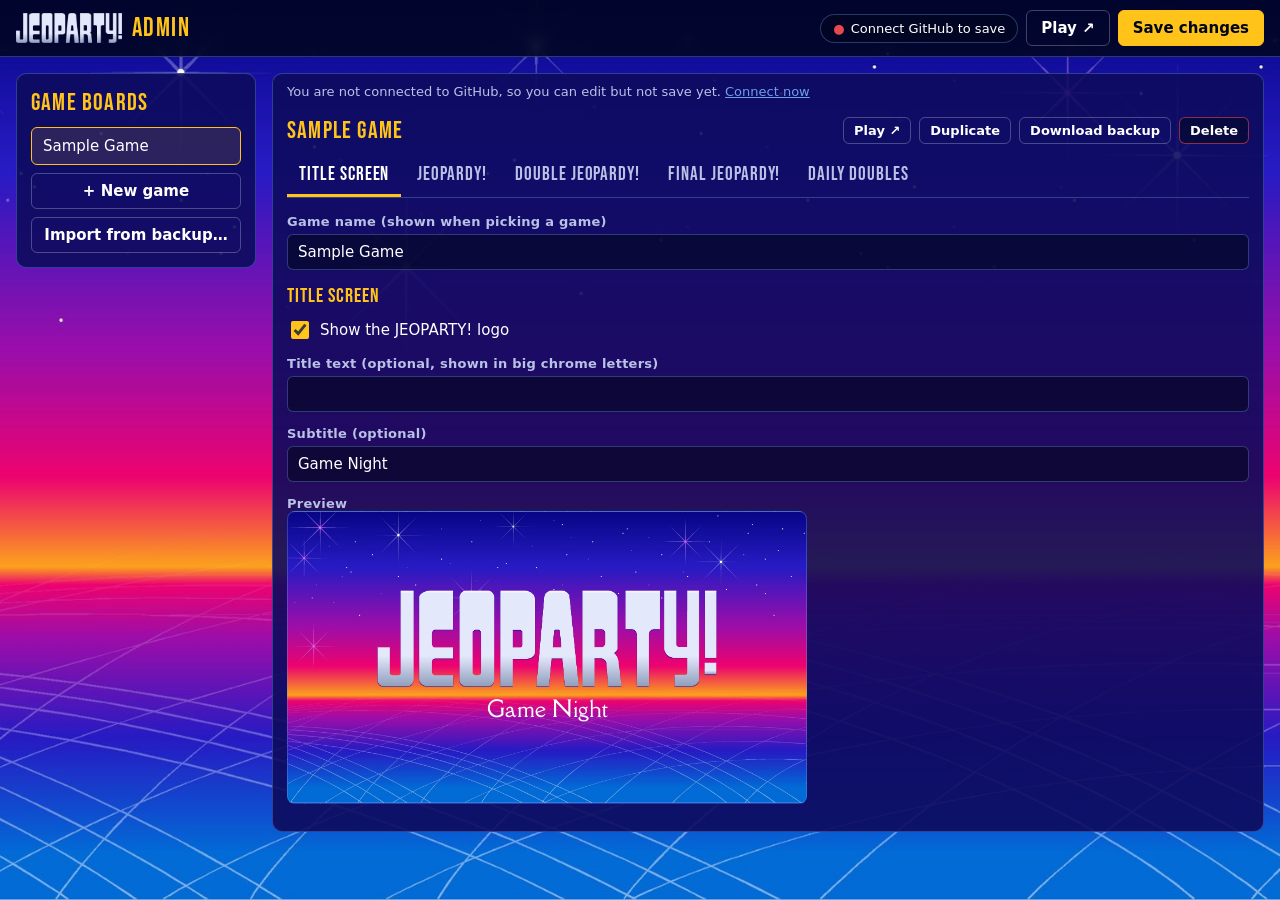
==== admin.html @ a851db11 "Build online Jeoparty game with admin panel Game board, clue/answer flow, team scoring, Daily Double" ====
<!doctype html>
<html lang="en">
<head>
  <meta charset="utf-8">
  <meta name="viewport" content="width=device-width, initial-scale=1">
  <meta name="robots" content="noindex">
  <title>Jeoparty! Admin</title>
  <link rel="icon" href="assets/favicon.png">
  <link rel="preconnect" href="https://fonts.googleapis.com">
  <link rel="preconnect" href="https://fonts.gstatic.com" crossorigin>
  <link href="https://fonts.googleapis.com/css2?family=Bebas+Neue&family=Della+Respira&display=swap" rel="stylesheet">
  <link rel="stylesheet" href="css/admin.css">
</head>
<body>
  <header class="top">
    <a class="brand" href="index.html" title="Back to the game"><img src="assets/logo.png" alt="Jeoparty!"><span>Admin</span></a>
    <div class="topRight">
      <button id="connBtn" class="chip"></button>
      <a class="btn ghost" href="index.html" target="_blank" rel="noopener">Play ↗</a>
      <button id="saveBtn" class="btn gold">Save changes</button>
    </div>
  </header>
  <div id="status" class="status" hidden></div>
  <main class="layout">
    <aside class="side">
      <h2>Game boards</h2>
      <div id="gameList" class="gameList"></div>
      <button id="newGameBtn" class="btn ghost full">+ New game</button>
      <label class="btn ghost full fileBtn">Import from backup…<input id="importInput" type="file" accept="application/json,.json" hidden></label>
    </aside>
    <section id="editor" class="editor"></section>
  </main>
  <div id="modalRoot"></div>
  <script src="js/common.js"></script>
  <script src="js/admin.js"></script>
</body>
</html>
---- css/admin.css ----
:root {
  --navy: #080687;
  --blue: #271bc3;
  --ink: #000619;
  --panel: #0e0c5e;
  --panel-2: #15127a;
  --line: rgba(109, 158, 235, .35);
  --gold: #ffc319;
  --link: #6d9eeb;
  --muted: #b9c1e6;
  --ok: #2fbf71;
  --bad: #e5484d;
  --title: 'Bebas Neue', Impact, sans-serif;
  --body: 'Della Respira', Georgia, serif;
}

* { box-sizing: border-box; }
html, body { margin: 0; min-height: 100%; }
body {
  font-family: system-ui, -apple-system, 'Segoe UI', Roboto, sans-serif;
  font-size: 15px;
  color: #fff;
  background: var(--navy) url(../assets/bg.jpg) center / cover fixed no-repeat;
}
button, input, textarea, select { font: inherit; color: inherit; }
button { cursor: pointer; }
button:disabled { cursor: default; opacity: .45; }
a { color: var(--link); }

.btn {
  display: inline-flex;
  align-items: center;
  justify-content: center;
  gap: 6px;
  padding: 8px 14px;
  border-radius: 6px;
  border: 1px solid rgba(255, 255, 255, .25);
  background: rgba(0, 6, 25, .5);
  text-decoration: none;
  color: #fff;
  font-weight: 600;
  white-space: nowrap;
}
.btn:not(:disabled):hover { border-color: var(--gold); }
.btn.gold { background: var(--gold); color: var(--ink); border-color: var(--gold); }
.btn.ghost { background: transparent; }
.btn.danger { border-color: rgba(229, 72, 77, .6); }
.btn.danger:not(:disabled):hover { background: var(--bad); border-color: var(--bad); }
.btn.small { padding: 5px 10px; font-size: 13px; }
.btn.full { width: 100%; margin-top: 8px; }
.fileBtn { cursor: pointer; }

/* header */
.top {
  position: sticky;
  top: 0;
  z-index: 10;
  display: flex;
  align-items: center;
  justify-content: space-between;
  gap: 12px;
  padding: 10px 16px;
  background: rgba(0, 6, 25, .82);
  backdrop-filter: blur(6px);
  border-bottom: 1px solid var(--line);
  flex-wrap: wrap;
}
.brand { display: flex; align-items: center; gap: 10px; text-decoration: none; color: #fff; }
.brand img { height: 30px; }
.brand span { font-family: var(--title); font-size: 26px; letter-spacing: .06em; color: var(--gold); }
.topRight { display: flex; gap: 8px; align-items: center; flex-wrap: wrap; }
.chip {
  border-radius: 999px;
  padding: 6px 12px;
  border: 1px solid var(--line);
  background: rgba(0, 6, 25, .5);
  font-size: 13px;
}
.chip.ok::before { content: '●'; color: var(--ok); margin-right: 6px; }
.chip.off::before { content: '●'; color: var(--bad); margin-right: 6px; }
#saveBtn.dirty::after { content: ' •'; }

.status {
  margin: 10px 16px 0;
  padding: 10px 14px;
  border-radius: 8px;
  background: rgba(0, 6, 25, .8);
  border: 1px solid var(--line);
}
.status.ok { border-color: var(--ok); }
.status.bad { border-color: var(--bad); background: rgba(90, 16, 21, .85); }

/* layout */
.layout {
  display: grid;
  grid-template-columns: 240px 1fr;
  gap: 16px;
  padding: 16px;
  align-items: start;
}
@media (max-width: 860px) { .layout { grid-template-columns: 1fr; } }

.side, .editor {
  background: rgba(14, 12, 94, .9);
  border: 1px solid var(--line);
  border-radius: 10px;
  padding: 14px;
}
.side h2, .editor h2, .editor h3 {
  font-family: var(--title);
  font-weight: 400;
  letter-spacing: .05em;
  color: var(--gold);
  margin: 0 0 10px;
}
.side h2, .editor h2 { font-size: 24px; }
.editor h3 { font-size: 20px; margin-top: 4px; }
.gameList { display: flex; flex-direction: column; gap: 6px; }
.gameItem {
  text-align: left;
  padding: 9px 11px;
  border-radius: 6px;
  border: 1px solid transparent;
  background: rgba(0, 6, 25, .35);
  overflow: hidden;
  text-overflow: ellipsis;
  white-space: nowrap;
}
.gameItem.on { border-color: var(--gold); background: rgba(255, 195, 25, .12); }
.gameItem .dot { color: var(--gold); }
.empty { color: var(--muted); font-style: italic; }

/* editor */
.editorHead { display: flex; justify-content: space-between; align-items: center; gap: 10px; flex-wrap: wrap; margin-bottom: 10px; }
.editorHead h2 { margin: 0; }
.row { display: flex; gap: 8px; flex-wrap: wrap; align-items: center; }
.tabs { display: flex; gap: 4px; border-bottom: 1px solid var(--line); margin: 6px 0 16px; flex-wrap: wrap; }
.tab {
  background: none;
  border: 0;
  border-bottom: 3px solid transparent;
  padding: 8px 12px;
  font-family: var(--title);
  font-size: 19px;
  letter-spacing: .05em;
  color: var(--muted);
}
.tab.on { color: #fff; border-bottom-color: var(--gold); }

.field { display: flex; flex-direction: column; gap: 5px; margin-bottom: 14px; }
.field > span, .lbl { font-size: 13px; color: var(--muted); font-weight: 600; letter-spacing: .02em; }
.input, textarea.input, select.input {
  width: 100%;
  padding: 8px 10px;
  border-radius: 6px;
  border: 1px solid var(--line);
  background: rgba(0, 6, 25, .55);
}
.input:focus { outline: 2px solid var(--gold); outline-offset: 0; }
textarea.input { min-height: 90px; resize: vertical; line-height: 1.4; }
select.input option { color: #000; }
.check { display: flex; align-items: center; gap: 8px; margin-bottom: 14px; cursor: pointer; }
.check input { width: 18px; height: 18px; accent-color: var(--gold); }
.help { color: var(--muted); font-size: 13px; line-height: 1.5; margin: -6px 0 14px; }
.grid2 { display: grid; grid-template-columns: 1fr 1fr; gap: 16px; }
@media (max-width: 760px) { .grid2 { grid-template-columns: 1fr; } }

.values { display: grid; grid-template-columns: repeat(5, 1fr); gap: 8px; margin-bottom: 16px; }
.values label { display: flex; flex-direction: column; gap: 4px; font-size: 12px; color: var(--muted); }

/* board grid editor */
.boardEdit {
  display: grid;
  grid-template-columns: repeat(6, minmax(130px, 1fr));
  gap: 6px;
  background: var(--ink);
  padding: 6px;
  border-radius: 4px;
  overflow-x: auto;
}
.catInput {
  font-family: var(--title);
  font-size: 18px;
  letter-spacing: .03em;
  text-align: center;
  text-transform: uppercase;
  background: linear-gradient(180deg, var(--blue), var(--navy));
  border: 1px solid transparent;
  border-radius: 2px;
  padding: 10px 6px;
  width: 100%;
}
.catInput::placeholder { color: rgba(255, 255, 255, .45); }
.catInput:focus { outline: 2px solid var(--gold); }
.cellBtn {
  position: relative;
  text-align: left;
  min-height: 96px;
  padding: 8px 8px 8px;
  border: 1px solid transparent;
  border-radius: 2px;
  background: linear-gradient(180deg, var(--blue), var(--navy));
  display: flex;
  flex-direction: column;
  gap: 4px;
  overflow: hidden;
}
.cellBtn:hover { border-color: var(--gold); }
.cellBtn .val { font-family: var(--title); font-size: 22px; color: var(--gold); line-height: 1; }
.cellBtn .txt { font-size: 12px; line-height: 1.3; max-height: 3.9em; overflow: hidden; }
.cellBtn .ans { font-size: 11px; color: var(--muted); max-height: 2.6em; overflow: hidden; }
.cellBtn .icons { font-size: 12px; margin-top: auto; }
.cellBtn.blank .txt { color: var(--muted); font-style: italic; }
.ddStar {
  position: absolute;
  top: 6px;
  right: 6px;
  width: 26px;
  height: 26px;
  border-radius: 50%;
  border: 1px solid rgba(255, 255, 255, .3);
  background: rgba(0, 6, 25, .5);
  font-size: 14px;
  line-height: 1;
  color: rgba(255, 255, 255, .45);
  display: flex;
  align-items: center;
  justify-content: center;
}
.ddStar.on { background: var(--gold); color: var(--ink); border-color: var(--gold); }

/* side (clue or answer) editor */
.sideEdit {
  background: rgba(0, 6, 25, .35);
  border: 1px solid var(--line);
  border-radius: 8px;
  padding: 12px;
}
.sideEdit h3 { margin-bottom: 8px; }
.mediaRow { display: flex; flex-direction: column; gap: 6px; margin-top: 12px; }
.mediaRow .row { gap: 6px; }
.mediaPreview img { max-width: 100%; max-height: 180px; border-radius: 4px; border: 1px solid var(--line); display: block; background: #000; }
.mediaPreview audio { width: 100%; }
.fileName { font-size: 12px; color: var(--muted); word-break: break-all; }

/* modal */
.modal {
  position: fixed;
  inset: 0;
  z-index: 40;
  background: rgba(0, 3, 15, .72);
  display: flex;
  align-items: flex-start;
  justify-content: center;
  padding: 24px 12px;
  overflow-y: auto;
}
.modalPanel {
  width: min(980px, 100%);
  background: linear-gradient(180deg, #1a138f, #0a0866);
  border: 1px solid var(--line);
  border-radius: 12px;
  padding: 16px 18px 18px;
  box-shadow: 0 20px 60px rgba(0, 0, 0, .6);
}
.modalPanel.narrow { width: min(560px, 100%); }
.modalHead { display: flex; align-items: center; justify-content: space-between; gap: 8px; margin-bottom: 12px; }
.modalHead h2 { margin: 0; font-family: var(--title); font-weight: 400; font-size: 26px; letter-spacing: .04em; color: var(--gold); }
.modalFoot { display: flex; justify-content: space-between; gap: 8px; margin-top: 16px; flex-wrap: wrap; }
.iconBtn {
  width: 34px;
  height: 34px;
  border-radius: 6px;
  border: 1px solid var(--line);
  background: rgba(0, 6, 25, .4);
  font-size: 18px;
}
ol.steps { padding-left: 20px; line-height: 1.6; color: var(--muted); margin-top: 0; }
ol.steps b { color: #fff; }
code { background: rgba(0, 6, 25, .6); padding: 1px 5px; border-radius: 4px; }

.preview {
  aspect-ratio: 16 / 9;
  max-width: 520px;
  border-radius: 8px;
  border: 1px solid var(--line);
  background: url(../assets/bg.jpg) center / cover;
  display: flex;
  flex-direction: column;
  align-items: center;
  justify-content: center;
  gap: 6px;
  padding: 16px;
  margin-bottom: 14px;
  container-type: inline-size;
}
.preview img { width: 70%; }
.preview .pTitle {
  font-family: var(--title);
  font-size: 9cqw;
  line-height: .9;
  text-transform: uppercase;
  background: linear-gradient(180deg, #fff, #e3e8fb 30%, #e3e8fb 66%, #929fbe);
  -webkit-background-clip: text;
  background-clip: text;
  color: transparent;
  text-align: center;
}
.preview .pSub { font-family: var(--body); font-size: 4.6cqw; text-align: center; }
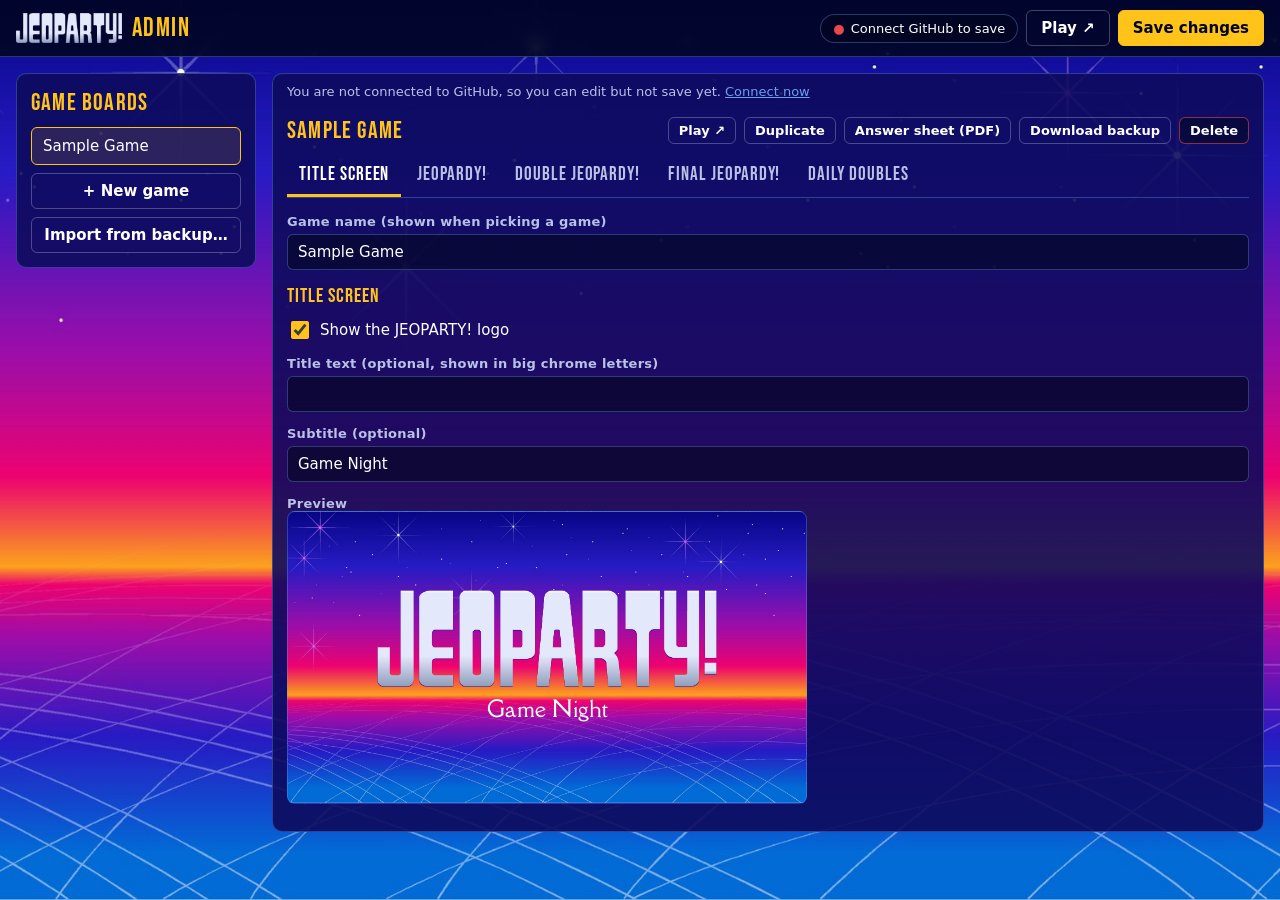
==== commit 2a745654: "Add downloadable host answer sheet PDF Lists every clue and answer by round and category, marking pi" ====
--- a/admin.html
+++ b/admin.html
@@ -32,6 +32,7 @@
   </main>
   <div id="modalRoot"></div>
   <script src="js/common.js"></script>
+  <script src="js/sheet.js"></script>
   <script src="js/admin.js"></script>
 </body>
 </html>
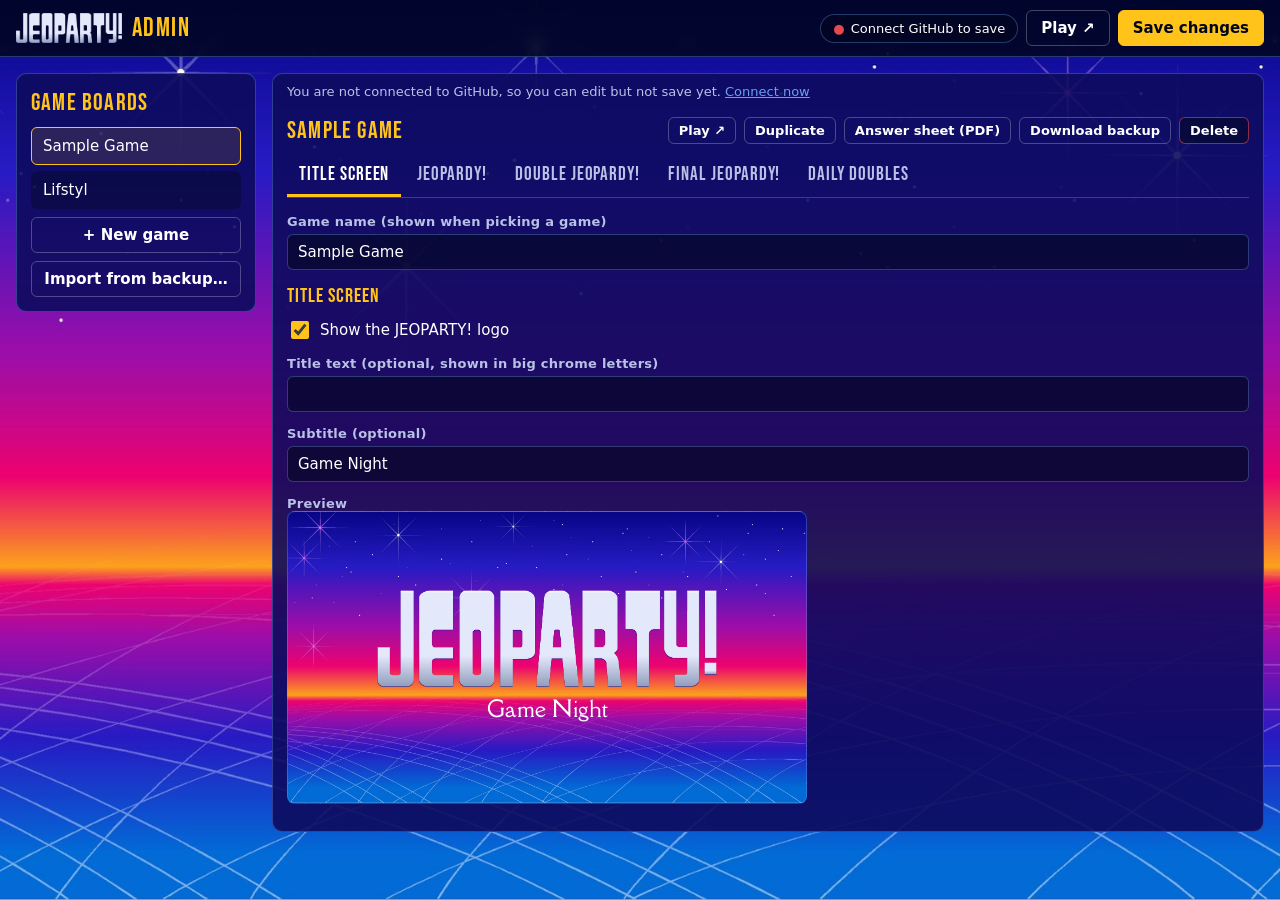
==== commit 29a7f542: "Make a switched-off Double Jeopardy round hard to miss The admin tab now reads "(off)", an off round" ====
--- a/admin.html
+++ b/admin.html
@@ -9,7 +9,7 @@
   <link rel="preconnect" href="https://fonts.googleapis.com">
   <link rel="preconnect" href="https://fonts.gstatic.com" crossorigin>
   <link href="https://fonts.googleapis.com/css2?family=Bebas+Neue&family=Della+Respira&display=swap" rel="stylesheet">
-  <link rel="stylesheet" href="css/admin.css">
+  <link rel="stylesheet" href="css/admin.css?v=4">
 </head>
 <body>
   <header class="top">
@@ -31,8 +31,8 @@
     <section id="editor" class="editor"></section>
   </main>
   <div id="modalRoot"></div>
-  <script src="js/common.js"></script>
-  <script src="js/sheet.js"></script>
-  <script src="js/admin.js"></script>
+  <script src="js/common.js?v=4"></script>
+  <script src="js/sheet.js?v=4"></script>
+  <script src="js/admin.js?v=4"></script>
 </body>
 </html>
--- a/css/admin.css
+++ b/css/admin.css
@@ -161,6 +161,16 @@
 select.input option { color: #000; }
 .check { display: flex; align-items: center; gap: 8px; margin-bottom: 14px; cursor: pointer; }
 .check input { width: 18px; height: 18px; accent-color: var(--gold); }
+.warnBox {
+  margin: -4px 0 16px;
+  padding: 10px 12px;
+  border-radius: 8px;
+  border: 1px solid var(--gold);
+  background: rgba(255, 195, 25, .14);
+  color: #fff;
+  font-weight: 600;
+  line-height: 1.45;
+}
 .help { color: var(--muted); font-size: 13px; line-height: 1.5; margin: -6px 0 14px; }
 .grid2 { display: grid; grid-template-columns: 1fr 1fr; gap: 16px; }
 @media (max-width: 760px) { .grid2 { grid-template-columns: 1fr; } }
